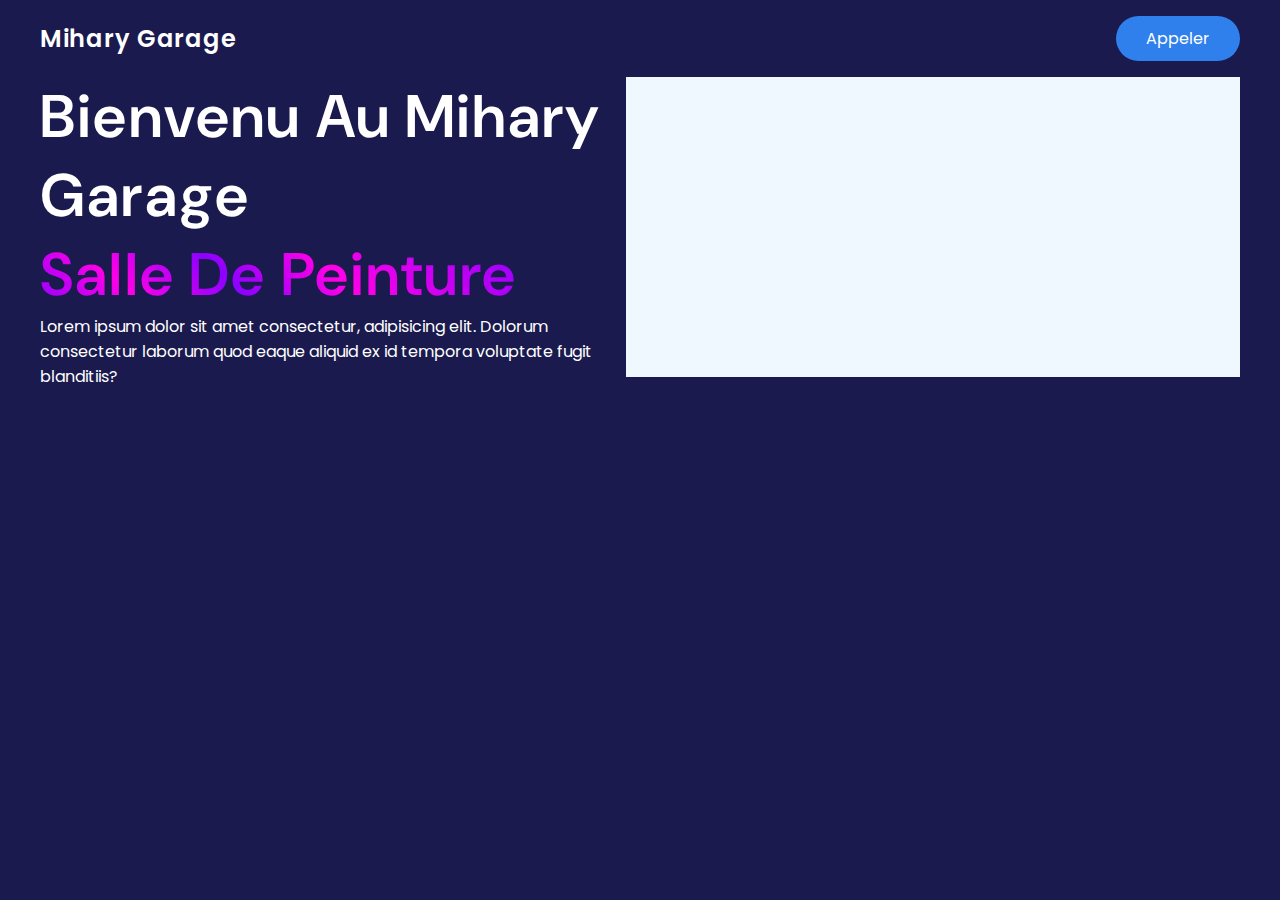
==== index.html @ ebcf193e "first commit" ====
<!DOCTYPE html>
<html lang="en">

<head>
    <meta charset="UTF-8">
    <meta name="viewport" content="width=device-width, initial-scale=1.0">
    <title>Mihary Garage</title>
    <link rel="stylesheet" href="./styles/style.css">
</head>

<body>
    <nav>
        <div>
            <h1 id="brand">Mihary Garage</h1>
            <a href="#">Appeler</a>
        </div>
    </nav>
    <section id="hero">
        <div class="container">
            <div class="description">
                <h1>
                    Bienvenu au Mihary Garage <br>
                    <span>Salle de peinture</span>
                </h1>
                <p>Lorem ipsum dolor sit amet consectetur, adipisicing elit. Dolorum consectetur laborum quod eaque
                    aliquid ex id tempora voluptate fugit blanditiis?</p>
            </div>
            <div class="image">

            </div>
        </div>
    </section>
</body>

</html>
---- styles/style.css ----
@import url(./nav.css);
@import url('https://fonts.googleapis.com/css2?family=DM+Sans:opsz,wght@9..40,300;9..40,400;9..40,500;9..40,600;9..40,700;9..40,800&family=Poppins:wght@200;400;600&display=swap');
@import url(./hero.css);

:root {
    --blue1: #2f80ed;
    --max-width: 1200px;
    --background: #1a1a4e;
}

* {
    margin: 0;
    padding: 0;
    font-family: 'Poppins', sans-serif;
}

body {
    background-color: var(--background);
}
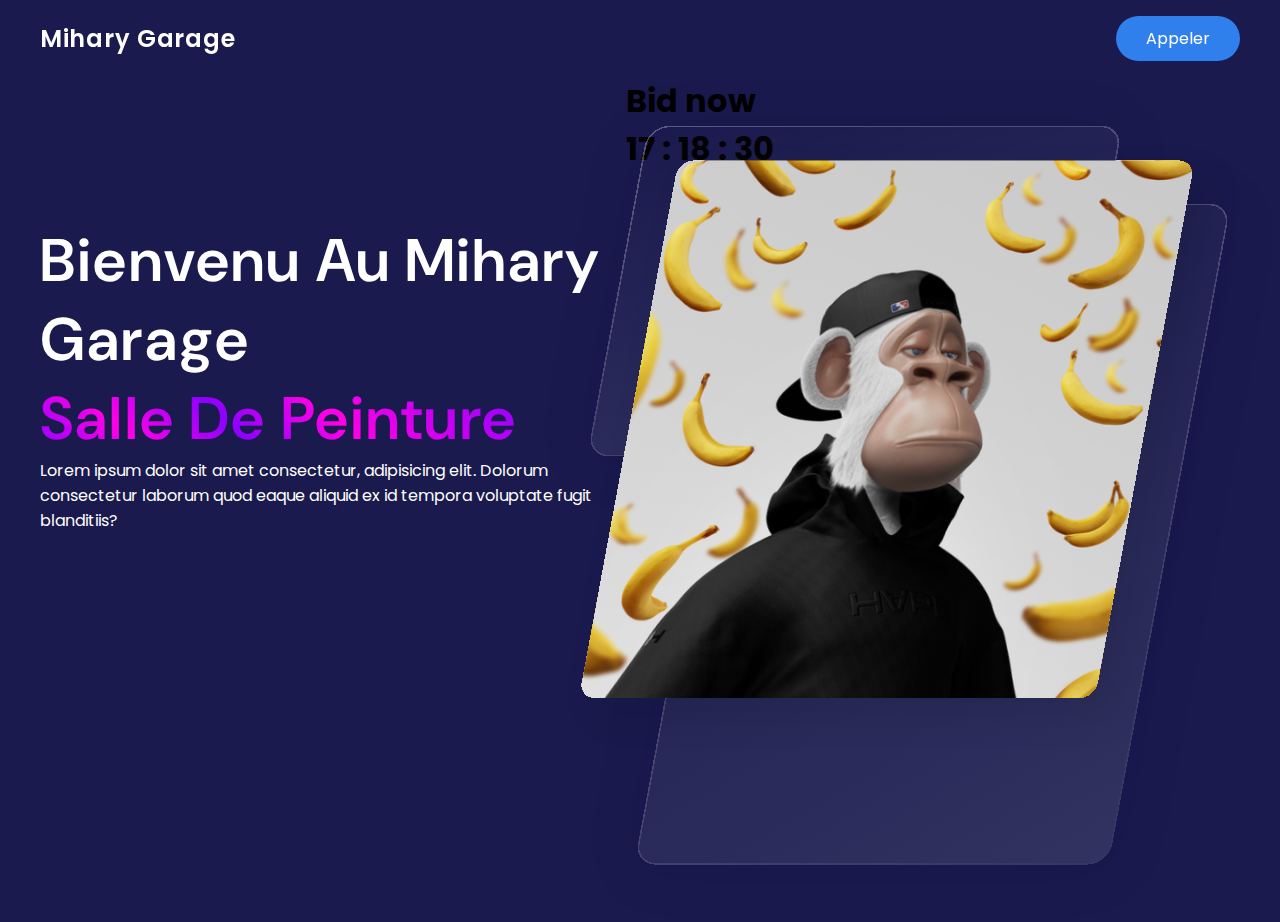
==== commit 845e621c: "new commit" ====
--- a/index.html
+++ b/index.html
@@ -9,6 +9,7 @@
 </head>
 
 <body>
+    <div class="navtop"></div>
     <nav>
         <div>
             <h1 id="brand">Mihary Garage</h1>
@@ -26,7 +27,13 @@
                     aliquid ex id tempora voluptate fugit blanditiis?</p>
             </div>
             <div class="image">
-
+                <img src="./assets/heroCard.svg" alt="" id="card">
+                <dv class="blur bid">
+                    <h1>Bid now</h1>
+                </dv>
+                <dv class="blur time">
+                    <h1>17 : 18 : 30</h1>
+                </dv>
             </div>
         </div>
     </section>
--- a/styles/style.css
+++ b/styles/style.css
@@ -16,4 +16,5 @@
 
 body {
     background-color: var(--background);
+    overflow-x: hidden;
 }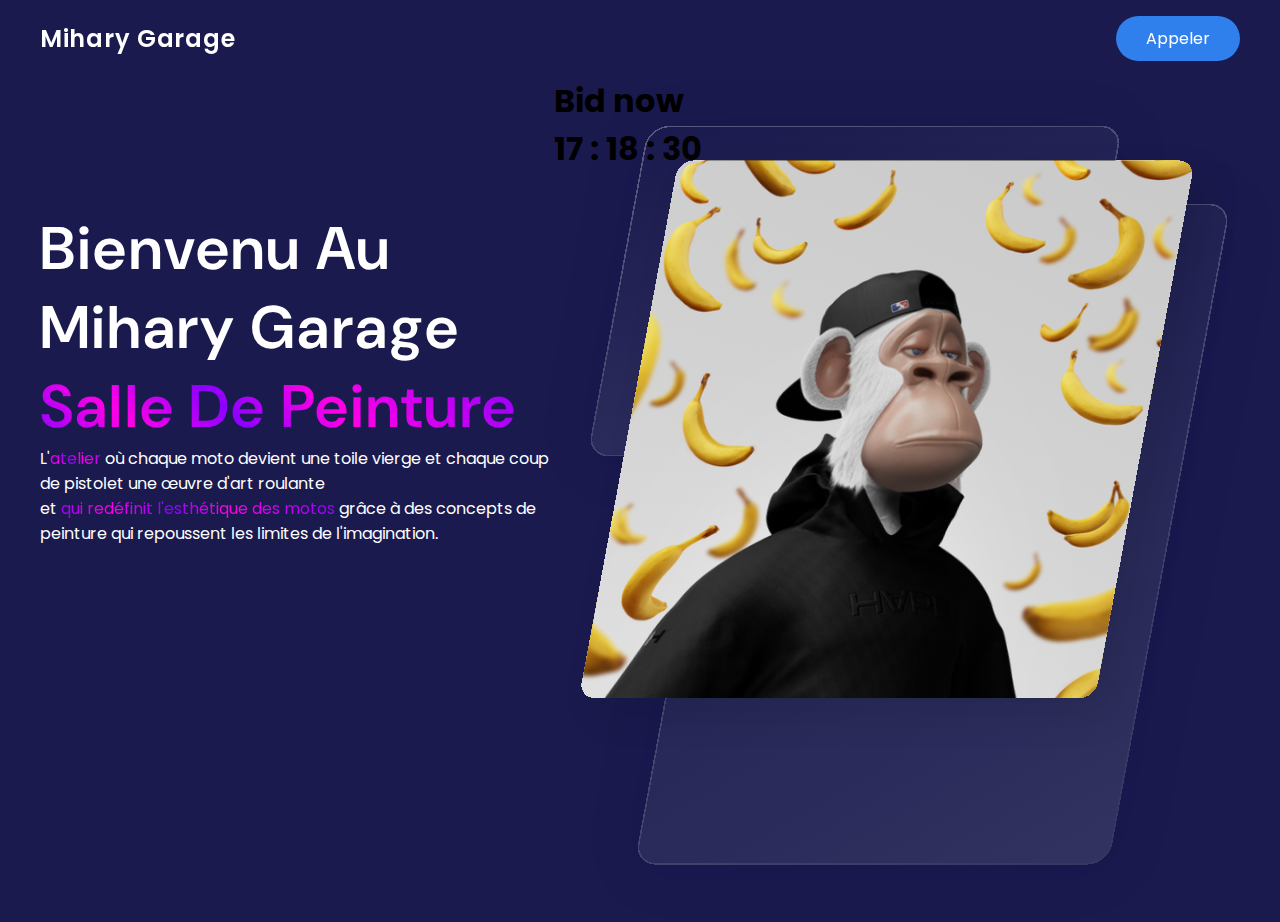
==== commit 6b38d379: "commit 3" ====
--- a/index.html
+++ b/index.html
@@ -23,8 +23,11 @@
                     Bienvenu au Mihary Garage <br>
                     <span>Salle de peinture</span>
                 </h1>
-                <p>Lorem ipsum dolor sit amet consectetur, adipisicing elit. Dolorum consectetur laborum quod eaque
-                    aliquid ex id tempora voluptate fugit blanditiis?</p>
+                <p> L'<span>atelier</span> où chaque moto devient une toile vierge et chaque coup de pistolet une œuvre
+                    d'art
+                    roulante <br> et <span>qui redéfinit l'esthétique des motos</span> grâce à des concepts de peinture
+                    qui
+                    repoussent les limites de l'imagination.</p>
             </div>
             <div class="image">
                 <img src="./assets/heroCard.svg" alt="" id="card">
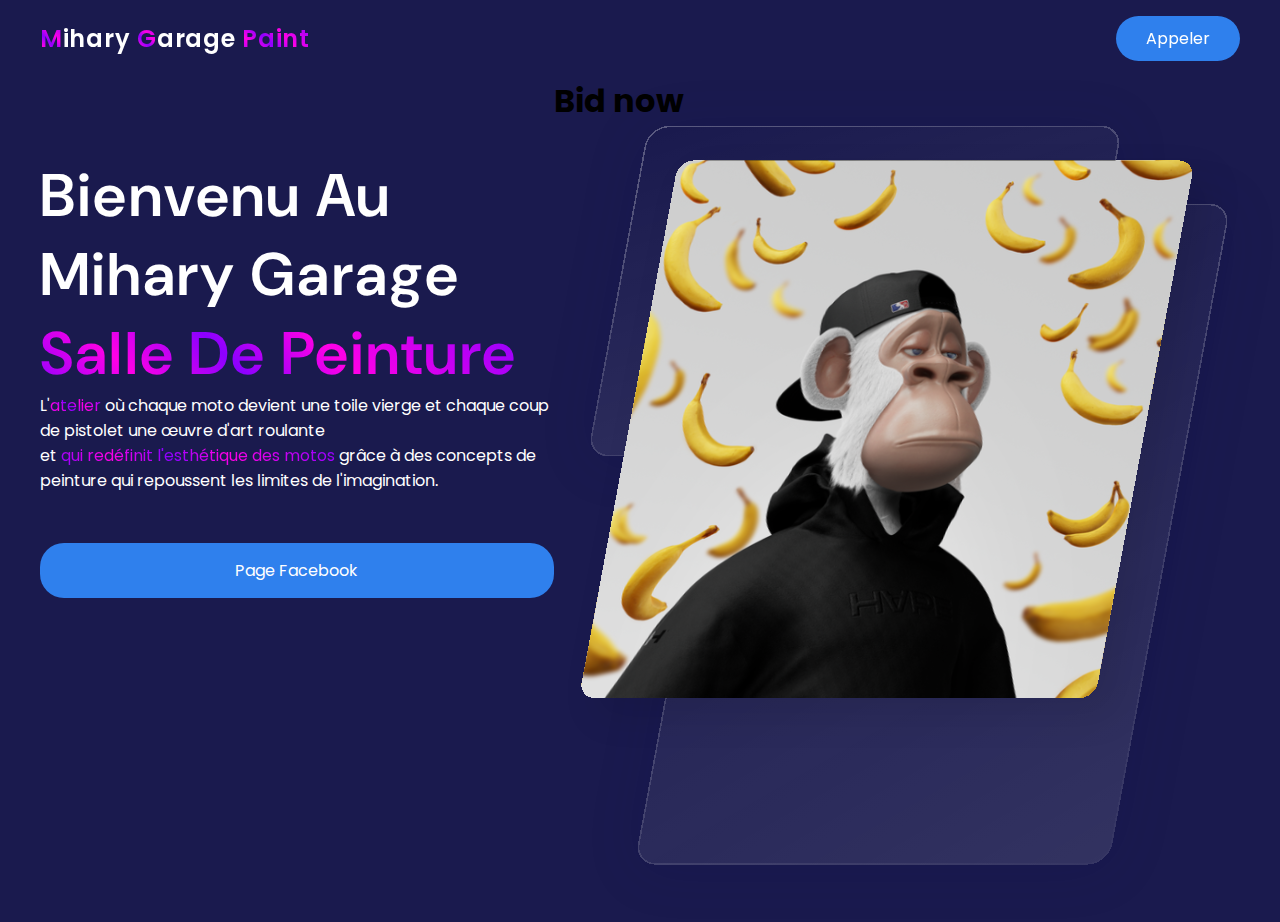
==== commit 5670b98f: "commit4" ====
--- a/index.html
+++ b/index.html
@@ -12,7 +12,7 @@
     <div class="navtop"></div>
     <nav>
         <div>
-            <h1 id="brand">Mihary Garage</h1>
+            <h1 id="brand"><span>M</span>ihary <span>G</span>arage <span>Paint</span></h1>
             <a href="#">Appeler</a>
         </div>
     </nav>
@@ -28,15 +28,19 @@
                     roulante <br> et <span>qui redéfinit l'esthétique des motos</span> grâce à des concepts de peinture
                     qui
                     repoussent les limites de l'imagination.</p>
+                <br><br>
+                <a href="https://www.facebook.com/MGPAINTROOM?mibextid=ZbWKwL">Page Facebook</a>
             </div>
+
+
             <div class="image">
                 <img src="./assets/heroCard.svg" alt="" id="card">
                 <dv class="blur bid">
                     <h1>Bid now</h1>
                 </dv>
-                <dv class="blur time">
+                <!-- <dv class="blur time">
                     <h1>17 : 18 : 30</h1>
-                </dv>
+                </dv> -->
             </div>
         </div>
     </section>
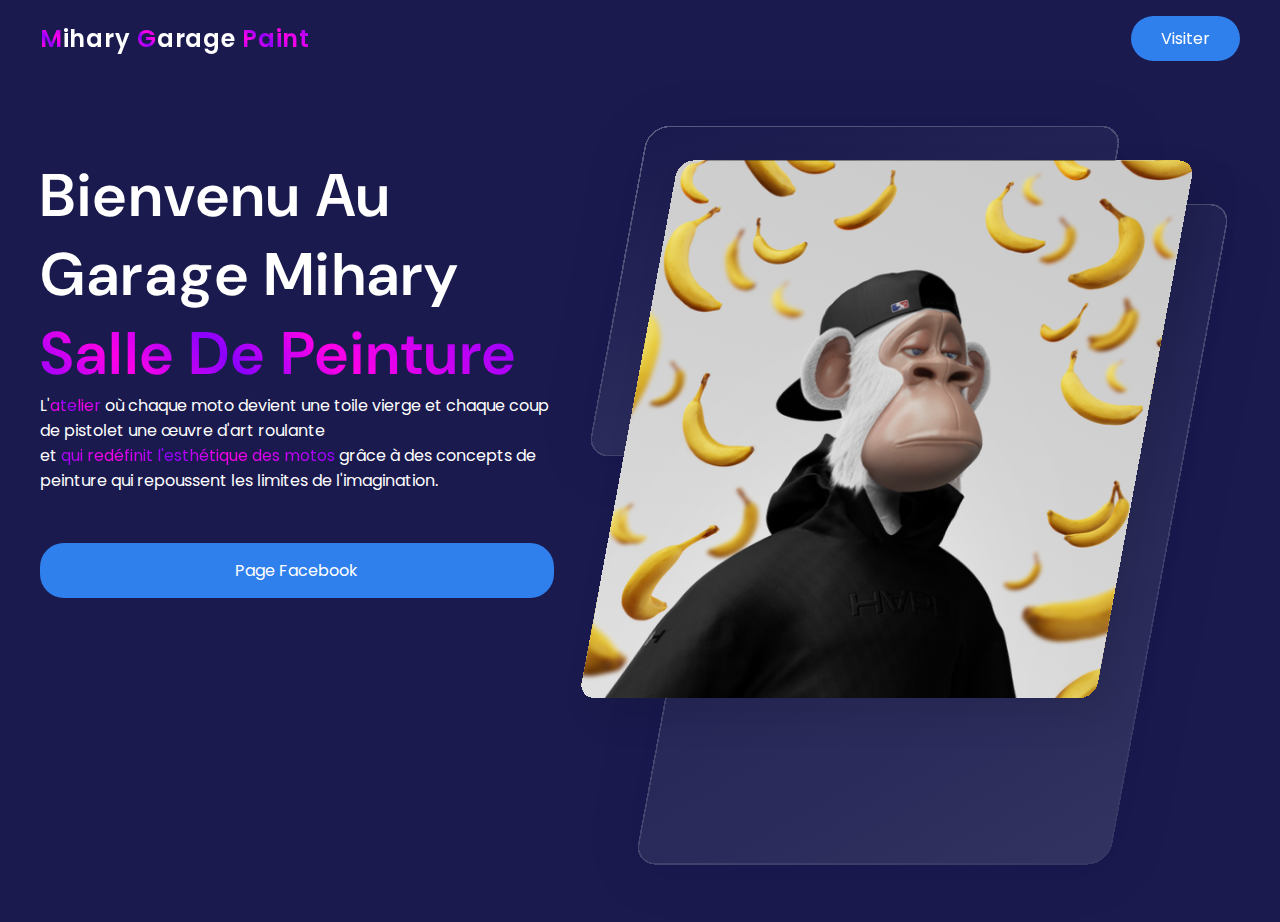
==== commit 7c0168c0: "last commit tsy haiko fahafiry zay" ====
--- a/index.html
+++ b/index.html
@@ -13,14 +13,14 @@
     <nav>
         <div>
             <h1 id="brand"><span>M</span>ihary <span>G</span>arage <span>Paint</span></h1>
-            <a href="#">Appeler</a>
+            <a href="./indexx.html">Visiter</a>
         </div>
     </nav>
     <section id="hero">
         <div class="container">
             <div class="description">
                 <h1>
-                    Bienvenu au Mihary Garage <br>
+                    Bienvenu au Garage Mihary<br>
                     <span>Salle de peinture</span>
                 </h1>
                 <p> L'<span>atelier</span> où chaque moto devient une toile vierge et chaque coup de pistolet une œuvre
@@ -35,9 +35,9 @@
 
             <div class="image">
                 <img src="./assets/heroCard.svg" alt="" id="card">
-                <dv class="blur bid">
+                <!-- <dv class="blur bid">
                     <h1>Bid now</h1>
-                </dv>
+                </dv> -->
                 <!-- <dv class="blur time">
                     <h1>17 : 18 : 30</h1>
                 </dv> -->
